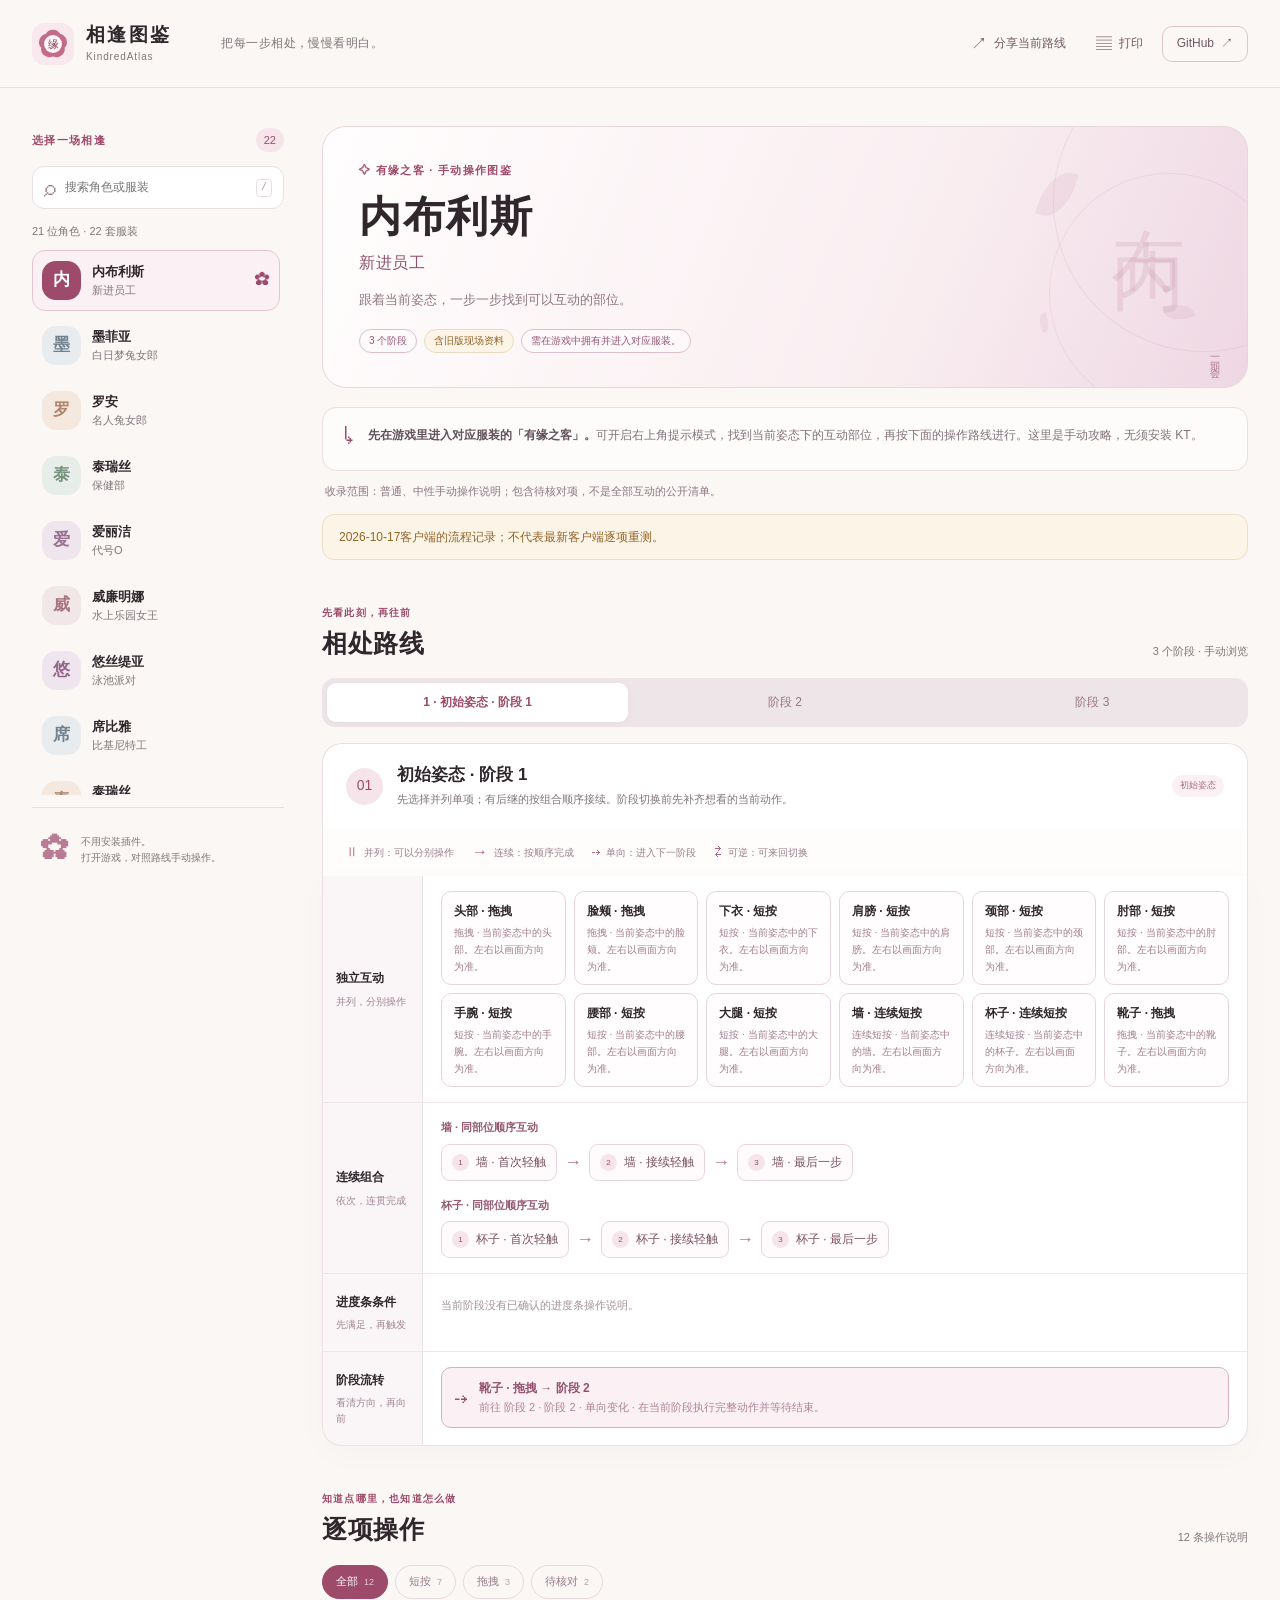
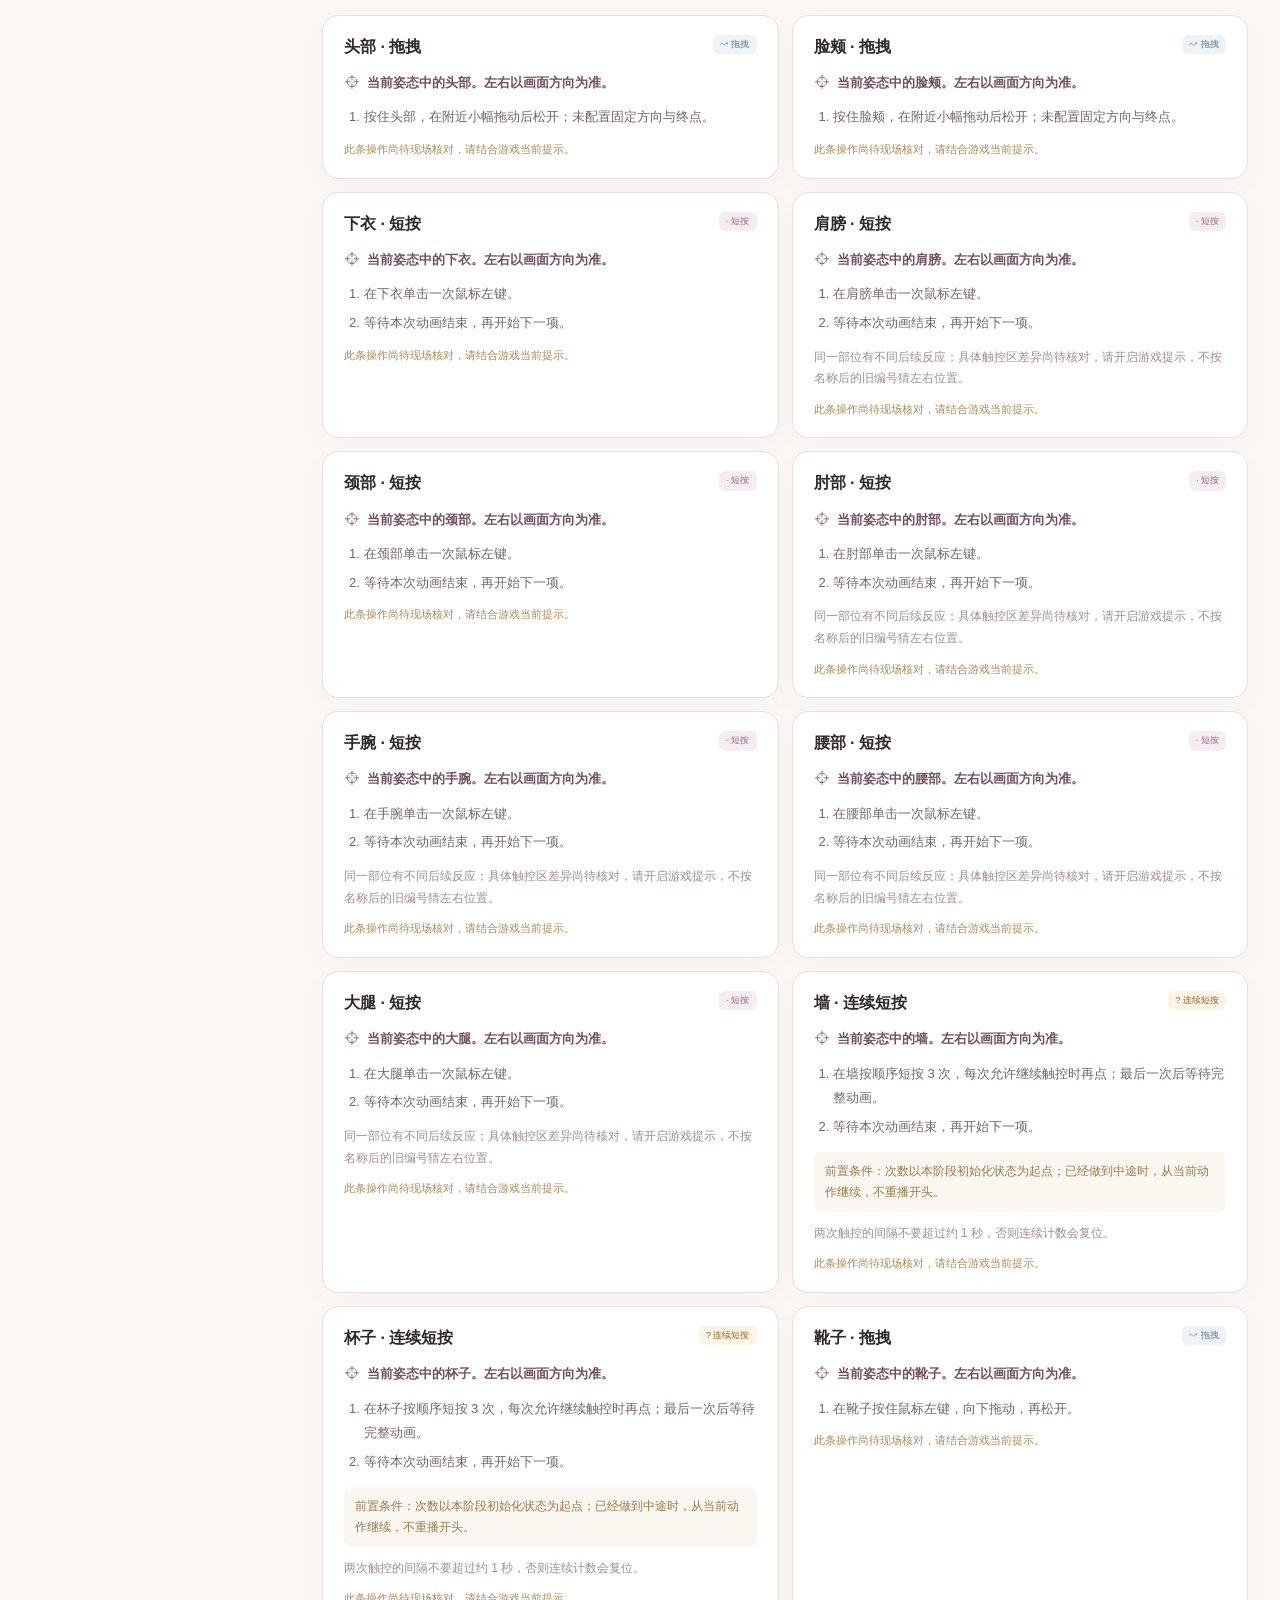
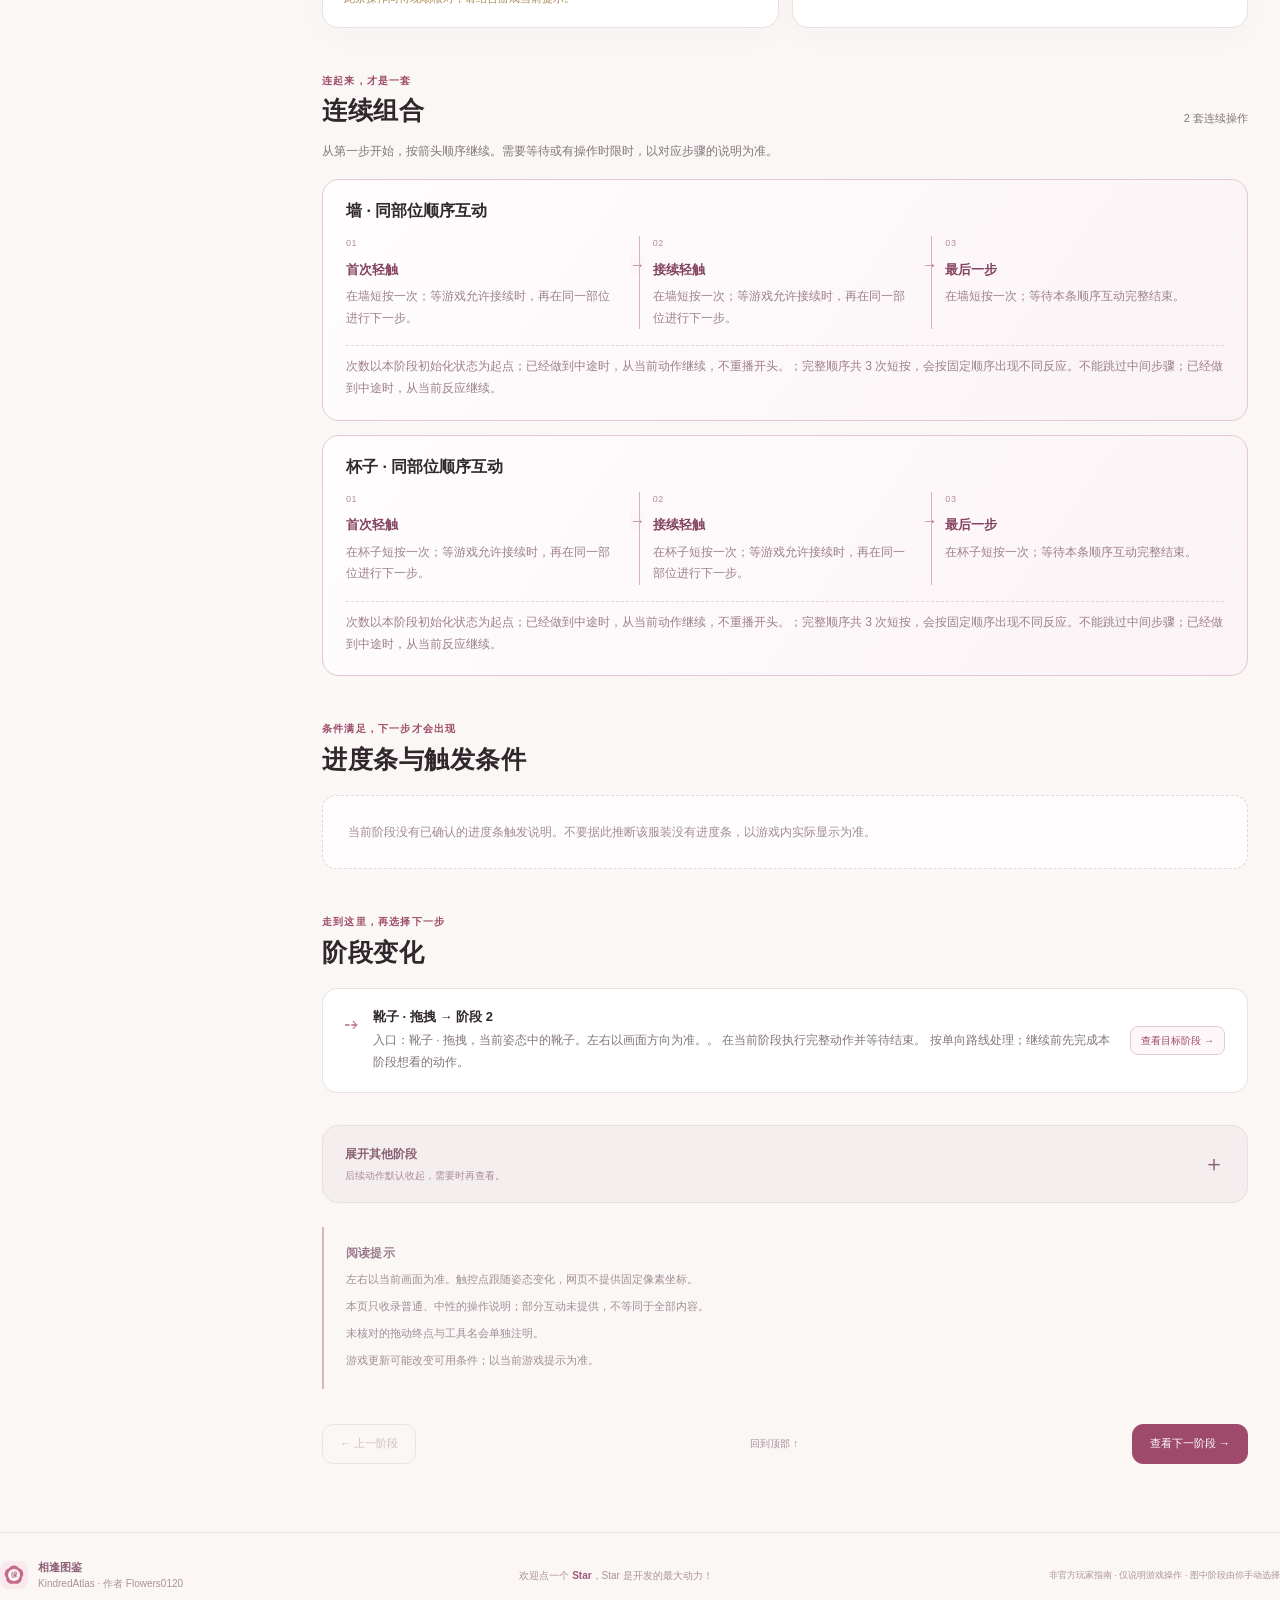
==== index.html @ b9a9d41a "Add standalone manual interaction atlas and swimlane guides" ====
<!doctype html>
<html lang="zh-CN">
<head>
  <meta charset="utf-8">
  <meta name="viewport" content="width=device-width,initial-scale=1">
  <meta name="theme-color" content="#faf7f5">
  <meta name="description" content="相逢图鉴：棕色尘埃 II 有缘之客的手动操作指南。按角色查看互动部位、点击长按、拖拽、连续组合与阶段路线，无须安装插件。">
  <meta http-equiv="Content-Security-Policy" content="default-src 'self';script-src 'self';style-src 'self';img-src 'self' data:;connect-src 'self';base-uri 'none';form-action 'none'">
  <title>相逢图鉴 · KindredAtlas</title>
  <link rel="icon" href="./assets/cherry-mark.svg" type="image/svg+xml">
  <link rel="stylesheet" href="./styles.css">
  <script src="./app.js" defer></script>
</head>
<body>
  <a class="skip-link" href="#guide">跳到当前攻略</a>
  <header class="site-header">
    <a class="brand" href="#" aria-label="相逢图鉴首页">
      <img src="./assets/cherry-mark.svg" alt="" width="42" height="42">
      <span><strong>相逢图鉴</strong><small>KindredAtlas</small></span>
    </a>
    <span class="header-note">把每一步相处，慢慢看明白。</span>
    <nav class="header-actions" aria-label="页面操作">
      <button class="quiet-button mobile-character-button" id="choose-character" type="button" aria-label="切换角色或服装" title="切换角色或服装"><span aria-hidden="true">☷</span> 角色</button>
      <button class="quiet-button" id="share-button" type="button"><span aria-hidden="true">↗</span> 分享当前路线</button>
      <button class="quiet-button" id="print-button" type="button"><span aria-hidden="true">▤</span> 打印</button>
      <a class="github-link" href="https://github.com/Flowers0120/KindredAtlas" target="_blank" rel="noopener noreferrer">GitHub <span aria-hidden="true">↗</span></a>
    </nav>
  </header>

  <div class="page-shell">
    <aside class="character-sidebar" aria-label="角色与服装">
      <div class="sidebar-heading"><span class="eyebrow">选择一场相逢</span><span class="count-badge" id="character-count">…</span></div>
      <label class="search-box"><span aria-hidden="true">⌕</span><input id="character-search" type="search" placeholder="搜索角色或服装" autocomplete="off" aria-label="搜索角色或服装"><kbd>/</kbd></label>
      <p class="sidebar-caption" id="list-caption">正在整理角色目录…</p>
      <div class="character-list" id="character-list" role="navigation" aria-label="角色列表"></div>
      <div class="sidebar-bottom"><span class="small-flower" aria-hidden="true">✿</span><p>不用安装插件。<br>打开游戏，对照路线手动操作。</p></div>
    </aside>

    <main id="guide" class="guide" tabindex="-1">
      <section class="loading-panel" id="loading-panel" aria-live="polite"><span class="loading-flower" aria-hidden="true">✿</span><h1>相逢的路线，正在展开</h1><p>正在读取角色与操作指南。</p></section>
      <section class="error-panel" id="error-panel" hidden aria-live="assertive"><span class="eyebrow">暂时没有读到攻略</span><h1>再试一次，好吗？</h1><p id="error-message">角色资料暂时无法加载。</p><button type="button" class="primary-button" id="retry-button">重新加载</button><p class="muted">如果你是在本地直接打开文件，请通过本地静态服务器预览。网站在线访问不需要安装任何程序。</p></section>

      <div id="guide-content" hidden>
        <section class="character-hero" aria-labelledby="character-name">
          <div class="hero-copy"><div class="eyebrow"><span aria-hidden="true">✧</span> 有缘之客 · 手动操作图鉴</div><h1 id="character-name"></h1><p class="costume-name" id="costume-name"></p><p class="hero-description" id="character-summary"></p><div class="hero-badges" id="character-badges"></div></div>
          <div class="hero-art" aria-hidden="true"><span class="orbit orbit-one"></span><span class="orbit orbit-two"></span><span class="petal petal-one"></span><span class="petal petal-two"></span><span class="petal petal-three"></span><span class="hero-character-mark" id="character-mark"></span><span class="art-caption">一期一会</span></div>
        </section>

        <section class="start-note" aria-label="开始前"><span class="start-note-icon" aria-hidden="true">↳</span><p><strong>先在游戏里进入对应服装的「有缘之客」。</strong>可开启右上角提示模式，找到当前姿态下的互动部位，再按下面的操作路线进行。这里是手动攻略，无须安装 KT。</p></section>
        <p class="scope-note" id="scope-note" hidden></p>
        <div id="verification-note" class="verification-note" hidden></div>
        <section class="costume-switcher" id="costume-switcher" aria-label="同角色的其他服装" hidden></section>

        <section class="phase-section" aria-labelledby="phase-heading">
          <div class="section-heading"><div><span class="eyebrow">先看此刻，再往前</span><h2 id="phase-heading">相处路线</h2></div><span class="stage-count" id="stage-count"></span></div>
          <div class="phase-tabs" id="phase-tabs" role="tablist" aria-label="选择要查看的阶段"></div>
          <p id="phase-empty" class="empty-state" hidden></p>
          <div id="phase-content" role="tabpanel" tabindex="0">
            <div class="phase-intro"><span class="phase-number" id="phase-number"></span><div><h3 id="phase-name"></h3><p id="phase-summary"></p></div><span class="viewing-label">正在查看</span></div>
            <div class="flow-legend" aria-label="路线图图例"><span><b class="legend-parallel" aria-hidden="true">Ⅱ</b> 并列：可以分别操作</span><span><b aria-hidden="true">→</b> 连续：按顺序完成</span><span><b aria-hidden="true">⇢</b> 单向：进入下一阶段</span><span><b aria-hidden="true">⇄</b> 可逆：可来回切换</span></div>
            <div class="swimlane" id="swimlane" aria-label="本阶段手动操作泳道图"></div>
          </div>
        </section>

        <section class="instruction-section" aria-labelledby="instruction-heading">
          <div class="section-heading"><div><span class="eyebrow">知道点哪里，也知道怎么做</span><h2 id="instruction-heading">逐项操作</h2></div><span class="stage-count" id="action-count"></span></div>
          <div class="gesture-filters" id="gesture-filters" role="group" aria-label="按操作方式筛选"></div>
          <div class="action-grid" id="action-grid"></div>
        </section>

        <section class="combo-section" aria-labelledby="combo-heading">
          <div class="section-heading"><div><span class="eyebrow">连起来，才是一套</span><h2 id="combo-heading">连续组合</h2></div><span class="stage-count" id="combo-count"></span></div>
          <p class="section-description">从第一步开始，按箭头顺序继续。需要等待或有操作时限时，以对应步骤的说明为准。</p>
          <div id="combo-list" class="combo-list"></div>
        </section>

        <section class="gauge-section" aria-labelledby="gauge-heading">
          <div class="section-heading"><div><span class="eyebrow">条件满足，下一步才会出现</span><h2 id="gauge-heading">进度条与触发条件</h2></div></div>
          <div id="gauge-list" class="gauge-list"></div>
        </section>

        <section class="transition-section" aria-labelledby="transition-heading"><div class="section-heading"><div><span class="eyebrow">走到这里，再选择下一步</span><h2 id="transition-heading">阶段变化</h2></div></div><div id="transition-list" class="transition-list"></div></section>

        <details class="full-route" id="full-route"><summary><span><strong>展开其他阶段</strong><small>后续动作默认收起，需要时再查看。</small></span><span aria-hidden="true">＋</span></summary><div id="other-phases"></div></details>

        <section class="reference-notes" id="reference-notes" hidden><h2>阅读提示</h2><div id="reference-notes-content"></div></section>
        <div class="guide-bottom-nav"><button id="previous-stage" class="secondary-button" type="button">← 上一阶段</button><a href="#guide" class="back-top">回到顶部 ↑</a><button id="next-stage" class="primary-button" type="button">查看下一阶段 →</button></div>
      </div>
    </main>
  </div>

  <footer class="site-footer"><div><img src="./assets/cherry-mark.svg" width="28" height="28" alt=""><p><strong>相逢图鉴</strong><span>KindredAtlas · 作者 Flowers0120</span></p></div><p>欢迎点一个 <a href="https://github.com/Flowers0120/KindredAtlas" target="_blank" rel="noopener noreferrer">Star</a>，Star 是开发的最大动力！</p><p class="footer-note">非官方玩家指南 · 仅说明游戏操作 · 图中阶段由你手动选择</p></footer>
  <div id="toast" class="toast" role="status" aria-live="polite" hidden></div>
  <dialog id="share-dialog"><h2>分享这条路线</h2><p>复制下面的网址，就能直接打开当前角色与阶段。</p><label for="share-url">当前路线网址</label><input id="share-url" type="url" readonly><button id="close-share-dialog" class="primary-button" type="button">完成</button></dialog>
  <noscript><p class="noscript-note">此图鉴需要启用 JavaScript 来切换角色和查看路线。网站不收集账号或浏览记录。</p></noscript>
</body>
</html>
---- styles.css ----
@charset "UTF-8";
:root{color-scheme:light;--paper:#faf7f5;--surface:#fff;--ink:#30272c;--muted:#82757b;--accent:#9e4a6a;--accent-dark:#76324e;--rose:#f5e5eb;--rose-soft:#fbf1f4;--line:#eadfe2;--green:#477d6a;--green-soft:#eef6f1;--amber:#936329;--amber-soft:#fcf5e7;--radius:20px;--shadow:0 8px 32px #5e334b06;--font:"Segoe UI","Microsoft YaHei","PingFang SC",sans-serif}
*{box-sizing:border-box}html{scroll-behavior:smooth;scroll-padding-top:110px}body{margin:0;background:var(--paper);color:var(--ink);font-family:var(--font);font-size:15px;line-height:1.7}a{color:var(--accent);text-decoration:none}a:hover{text-decoration:underline}button,input{font:inherit}button,a,input,summary{touch-action:manipulation}button{cursor:pointer}button:disabled{cursor:default;opacity:.42}button:focus-visible,a:focus-visible,input:focus-visible,summary:focus-visible,[tabindex]:focus-visible{outline:3px solid #cf8ca6;outline-offset:4px}button{border:0}h1,h2,h3,p{margin:0}h1,h2,h3{line-height:1.35}h2{font-size:25px;font-weight:720;letter-spacing:.02em}h3{font-size:19px}small{font-size:12px}ul,ol{margin:0;padding-left:1.35em}[hidden]{display:none!important}.muted{color:var(--muted)}.eyebrow{color:var(--accent);font-size:11px;font-weight:650;letter-spacing:.12em}.skip-link{position:fixed;top:8px;left:12px;z-index:100;transform:translateY(-180%);background:var(--accent);color:white;padding:10px 16px;border-radius:12px}.skip-link:focus{transform:none}.site-header{height:88px;background:#faf7f5ee;backdrop-filter:blur(18px);border-bottom:1px solid var(--line);display:flex;align-items:center;gap:28px;padding:0 max(32px,calc((100vw - 1512px)/2));position:sticky;top:0;z-index:20}.brand{display:flex;align-items:center;gap:12px;color:var(--ink);flex:none}.brand:hover{text-decoration:none}.brand span{display:flex;flex-direction:column}.brand strong{font-size:19px;letter-spacing:.12em;line-height:1.4}.brand small{font-size:10px;letter-spacing:.09em;color:var(--muted)}.header-note{font-size:12px;letter-spacing:.04em;color:var(--muted);margin-left:22px}.header-actions{display:flex;align-items:center;gap:8px;margin-left:auto}.quiet-button,.github-link{display:inline-flex;align-items:center;gap:7px;min-height:36px;padding:6px 11px;border-radius:10px;background:transparent;color:#725863;font-size:12px;white-space:nowrap}.quiet-button:hover,.github-link:hover{background:var(--rose);text-decoration:none}.quiet-button>span{font-size:16px}.github-link{border:1px solid #dbc5ce;padding-inline:14px}.page-shell{display:grid;grid-template-columns:252px minmax(0,1fr);gap:38px;max-width:1472px;margin:0 auto;padding:38px 32px 68px}.character-sidebar{position:sticky;top:120px;height:calc(100dvh - 152px);max-height:1100px;display:flex;flex-direction:column;min-height:450px;padding:2px 0 0}.sidebar-heading{display:flex;align-items:center;justify-content:space-between;margin-bottom:14px}.count-badge{display:inline-flex;align-items:center;justify-content:center;min-width:26px;height:24px;font-size:11px;color:var(--accent);background:var(--rose);padding:0 8px;border-radius:99px}.search-box{display:flex;gap:7px;align-items:center;background:var(--surface);border:1px solid var(--line);border-radius:12px;padding:9px 11px}.search-box>span{font-size:23px;line-height:1;color:#967a86}.search-box input{width:100%;border:0;outline:0;background:transparent;min-width:0;font-size:12px;color:var(--ink)}.search-box kbd{font-size:10px;border:1px solid #e9e0e3;color:#aa949d;border-radius:4px;line-height:1.4;padding:1px 4px}.sidebar-caption{font-size:10px;color:var(--muted);margin:13px 0 9px}.character-list{overflow:auto;padding:0 4px 10px 0;scrollbar-width:thin;scrollbar-color:#dbc6cf transparent;min-height:0;flex:1}.character-button{display:flex;align-items:center;gap:11px;width:100%;text-align:left;background:transparent;padding:10px 9px;border-radius:13px;margin-bottom:4px;color:var(--ink);border:1px solid transparent;position:relative}.character-button:hover{background:#f4ebeef0}.character-button[aria-current="true"]{border-color:#e5c5d1;background:var(--rose-soft)}.character-avatar{height:39px;width:39px;border-radius:14px;flex:none;display:flex;align-items:center;justify-content:center;background:var(--avatar-bg,#f0e6eb);color:var(--avatar-ink,#995574);font-family:serif;font-weight:650;font-size:17px}.character-button[aria-current="true"] .character-avatar{background:var(--accent);color:white}.character-list-copy{display:flex;min-width:0;flex:1;flex-direction:column}.character-list-copy strong{font-size:13px;line-height:1.5;font-weight:650}.character-list-copy small{font-size:10px;line-height:1.5;color:var(--muted);white-space:nowrap;overflow:hidden;text-overflow:ellipsis}.character-button .active-flower{font-size:15px;color:var(--accent);flex:none}.character-empty{padding:28px 10px;color:var(--muted);font-size:13px;text-align:center}.sidebar-bottom{border-top:1px solid var(--line);display:flex;gap:11px;align-items:center;padding:18px 9px 0;margin-top:12px;color:var(--muted);font-size:10px;line-height:1.65}.small-flower{font-size:29px;color:#b97b94}.guide{min-width:0;outline:0;max-width:1110px;width:100%;margin:auto}.character-hero{min-height:240px;border:1px solid #e9d5dd;border-radius:24px;position:relative;overflow:hidden;background:linear-gradient(112deg,#fffdfd 2%,#f9edf0 65%,#eed7e3 100%);display:flex;align-items:center;padding:34px 36px}.hero-copy{position:relative;z-index:2;max-width:78%}.hero-copy h1{font-size:42px;letter-spacing:.04em;margin:9px 0 4px;font-weight:750}.costume-name{font-size:16px;color:#8f516b;letter-spacing:.04em}.hero-description{color:#8f7582;font-size:12px;max-width:530px;margin-top:12px}.hero-badges{display:flex;gap:7px;flex-wrap:wrap;margin-top:18px}.badge{display:inline-flex;align-items:center;gap:5px;max-width:100%;border:1px solid #dcbfcd;background:#fffbfcaa;color:#965775;font-size:10px;border-radius:99px;padding:3px 9px;line-height:1.6}.badge.verified{border-color:#c6ded1;background:var(--green-soft);color:var(--green)}.badge.pending{background:var(--amber-soft);border-color:#eadabc;color:var(--amber)}.hero-art{position:absolute;right:0;top:0;width:260px;height:100%;opacity:.86;overflow:hidden}.hero-character-mark{position:absolute;right:58px;top:54px;font-family:serif;font-size:74px;color:#b7749230;letter-spacing:-.15em;writing-mode:vertical-rl;line-height:1.12}.art-caption{position:absolute;right:24px;bottom:24px;writing-mode:vertical-rl;letter-spacing:.3em;font-family:serif;font-size:10px;color:#a06a83}.orbit{position:absolute;border:1px solid #be83a52b;border-radius:50%;height:300px;width:300px;right:-106px;top:-75px;transform:rotate(-30deg)}.orbit-two{height:240px;width:240px;right:-42px;top:46px;border-color:#b9749820}.petal{position:absolute;width:30px;height:50px;background:#b9789b20;border-radius:85% 0 80% 0;transform:rotate(18deg);right:175px;top:42px}.petal-two{right:60px;top:170px;transform:rotate(75deg);width:17px;height:30px}.petal-three{right:198px;top:186px;transform:rotate(-22deg);width:10px;height:19px}.start-note{display:flex;gap:14px;padding:17px 19px;border:1px solid var(--line);border-radius:14px;background:#ffffff9c;margin-top:19px;align-items:flex-start}.start-note-icon{font-size:24px;line-height:1.2;color:var(--accent);font-weight:400}.start-note p{font-size:11px;color:#82717a;line-height:1.8}.start-note strong{font-weight:650;color:#63525c}.verification-note{margin:12px 0 0;font-size:11px;color:var(--amber);padding:12px 16px;border-radius:12px;background:var(--amber-soft);border:1px solid #ecdfc8}.verification-note strong{font-weight:650}.costume-switcher{display:flex;align-items:center;flex-wrap:wrap;gap:8px;margin-top:19px;font-size:11px;color:var(--muted)}.costume-switcher button{padding:5px 11px;background:white;border:1px solid var(--line);color:#816372;border-radius:8px;font-size:11px}.costume-switcher button[aria-pressed="true"]{background:var(--rose);border-color:#ddbdca;color:var(--accent)}.phase-section,.instruction-section,.combo-section,.gauge-section,.transition-section{margin-top:38px}.section-heading{display:flex;align-items:flex-end;justify-content:space-between;gap:20px;margin-bottom:18px}.section-heading .eyebrow{font-size:10px}.section-heading h2{margin-top:3px}.stage-count{font-size:11px;color:var(--muted);white-space:nowrap}.phase-tabs{display:flex;gap:6px;overflow:auto;padding:5px;background:#eee5e8;border-radius:13px;margin-bottom:16px;scrollbar-width:thin}.phase-tab{flex:1;min-width:92px;padding:9px 16px;border-radius:9px;white-space:nowrap;font-size:12px;color:#987582;background:transparent}.phase-tab[aria-selected="true"]{background:#fff;box-shadow:0 2px 8px #8353670c;color:var(--accent);font-weight:650}.phase-intro{display:flex;align-items:center;gap:14px;padding:20px 23px;background:#fff;border:1px solid var(--line);border-bottom:0;border-radius:var(--radius) var(--radius) 0 0}.phase-number{height:37px;width:37px;display:flex;align-items:center;justify-content:center;background:var(--rose);border-radius:50%;color:var(--accent);font-size:14px;flex:none}.phase-intro h3{font-size:17px}.phase-intro p{font-size:11px;color:var(--muted);margin-top:3px}.viewing-label{margin-left:auto;white-space:nowrap;font-size:9px;color:#a36983;background:var(--rose-soft);padding:3px 8px;border-radius:99px}.flow-legend{display:flex;gap:18px;flex-wrap:wrap;padding:10px 23px;background:#fffcfc;border-inline:1px solid var(--line);font-size:9px;color:#98808c}.flow-legend span{display:flex;gap:6px;align-items:center}.flow-legend b{font-size:16px;font-weight:400;color:#b06587}.flow-legend .legend-parallel{font-size:12px}.swimlane{border:1px solid var(--line);border-top:0;border-radius:0 0 var(--radius) var(--radius);overflow:hidden;background:var(--surface);box-shadow:var(--shadow)}.lane{display:grid;grid-template-columns:100px minmax(0,1fr);border-top:1px solid #f0e7eb}.lane:first-child{border-top:0}.lane-label{padding:18px 13px;background:#faf5f7;border-right:1px solid var(--line);display:flex;flex-direction:column;justify-content:center;gap:5px}.lane-label strong{font-size:11px;font-weight:650}.lane-label small{font-size:9px;line-height:1.6;color:#a08594}.lane-content{padding:15px 18px;min-width:0;position:relative}.lane-action-grid{display:flex;gap:8px;flex-wrap:wrap;align-items:stretch}.flow-node{display:flex;flex-direction:column;gap:3px;text-align:left;background:#fffdfd;border:1px solid #e7d4dd;border-radius:10px;padding:9px 12px;flex:1 1 124px;max-width:220px;min-width:0;color:var(--ink);position:relative;transition:background .15s,border-color .15s}.flow-node:hover{background:var(--rose-soft);border-color:#c994ac;text-decoration:none}.flow-node strong{font-size:11px;font-weight:650;overflow-wrap:anywhere}.flow-node small{font-size:9px;color:#a17c8e}.flow-node.is-transition{border-color:#c88aa3;background:#f8edf2}.flow-node .node-symbol{font-size:9px;color:#b57491;position:absolute;right:9px;top:7px}.lane-empty{font-size:11px;color:#a19199;line-height:1.8;padding:7px 0}.flow-route{display:flex;align-items:center;gap:7px;flex-wrap:wrap;font-size:11px;color:#8b5e73}.flow-route+.flow-route{margin-top:10px}.route-step{display:flex;align-items:center;gap:7px;padding:7px 10px;border:1px solid #e7d4dd;background:#fffbfd;border-radius:9px;color:#775060;max-width:220px;overflow-wrap:anywhere}.route-step .step-number{height:17px;width:17px;display:flex;align-items:center;justify-content:center;background:var(--rose);border-radius:50%;font-size:8px;color:var(--accent);flex:none}.route-arrow{font-size:18px;color:#b67893;line-height:1}.flow-rule{display:flex;gap:12px;align-items:flex-start;border-radius:10px;background:#fcf8ef;border:1px dashed #e2cea8;padding:10px 13px;font-size:11px;line-height:1.7;color:#8d6f40}.flow-rule+.flow-rule{margin-top:8px}.flow-rule .rule-dot{width:6px;height:6px;flex:none;border-radius:50%;background:#cda667;margin-top:7px}.flow-rule strong{font-size:11px;font-weight:650}.flow-rule small{display:block;font-size:10px;color:#a48e6a;margin-top:3px}.flow-transition{display:flex;gap:12px;align-items:center;padding:10px 13px;border:1px solid #d6b0c0;background:#fbf1f5;border-radius:10px;color:#94516e;font-size:11px;max-width:100%}.flow-transition+.flow-transition{margin-top:8px}.flow-transition .transition-symbol{font-size:24px;line-height:1;flex:none}.flow-transition strong{font-size:11px;font-weight:650}.flow-transition small{display:block;font-size:10px;color:#ad8397}.section-description{font-size:11px;color:var(--muted);margin:-5px 0 16px;line-height:1.8}.gesture-filters{display:flex;flex-wrap:wrap;gap:7px;margin-bottom:16px}.filter-chip{border:1px solid #e7d9df;background:transparent;border-radius:99px;padding:5px 13px;font-size:10px;color:#997b8a}.filter-chip[aria-pressed="true"]{background:var(--accent);border-color:var(--accent);color:white}.filter-chip span{opacity:.7;margin-left:6px;font-size:9px}.action-grid{display:grid;grid-template-columns:repeat(2,minmax(0,1fr));gap:13px}.action-card{padding:19px 21px;border:1px solid var(--line);background:#fff;border-radius:16px;scroll-margin-top:112px;box-shadow:var(--shadow);transition:border-color .2s,box-shadow .2s}.action-card:target,.action-card.is-highlighted{border-color:#c186a0;box-shadow:0 0 0 3px #efd2df72}.action-top{display:flex;gap:12px;align-items:flex-start;justify-content:space-between;margin-bottom:13px}.action-card h3{font-size:15px;line-height:1.45;overflow-wrap:anywhere}.gesture-badge{display:inline-flex;align-items:center;gap:4px;white-space:nowrap;flex:none;background:#f6edf2;color:#9f617f;padding:2px 7px;border-radius:6px;font-size:9px}.gesture-badge.hold{background:#f1edf8;color:#87709b}.gesture-badge.drag{background:#edf3f7;color:#587d94}.gesture-badge.unknown{background:var(--amber-soft);color:var(--amber)}.action-location{display:flex;gap:8px;font-size:11px;color:#8b697b;margin-bottom:11px;line-height:1.8}.action-location .location-symbol{font-size:15px;line-height:1.4}.action-location strong{font-weight:600;color:#725062}.instruction-lines{font-size:11px;color:#74646e;line-height:1.9;padding-left:1.5em}.instruction-lines li+li{margin-top:4px}.action-condition{padding:9px 11px;background:#faf6f0;border-radius:8px;font-size:10px;color:#9a7c4b;margin-top:12px;line-height:1.75}.action-note{font-size:10px;line-height:1.8;color:#a08c97;margin-top:11px}.action-next{font-size:10px;color:#a45878;margin-top:11px;display:flex;align-items:center;gap:6px}.action-verification{font-size:9px;color:#ac8a55;margin-top:10px}.empty-state{padding:25px;border:1px dashed #e3d4dc;background:#fffcfd;border-radius:14px;font-size:12px;color:#a08b97;line-height:1.9;grid-column:1/-1}.combo-list{display:grid;gap:14px}.combo-card{border:1px solid #e3c7d4;background:linear-gradient(125deg,#fffdfe,#fbf3f6);border-radius:17px;padding:20px 23px}.combo-card-heading{display:flex;justify-content:space-between;gap:20px;align-items:flex-start;margin-bottom:15px}.combo-card h3{font-size:16px}.combo-duration{font-size:9px;color:#aa6c89;white-space:nowrap}.combo-steps{list-style:none;padding:0;display:flex;gap:0;align-items:stretch}.combo-step{position:relative;flex:1;min-width:0;padding:0 17px 0 13px;border-left:1px solid #d8b2c4}.combo-step:first-child{padding-left:0;border-left:0}.combo-step:not(:last-child):after{content:"→";position:absolute;right:-6px;top:20px;color:#b06e8e;background:#fcf6f8;font-size:15px;line-height:1.2}.combo-step-number{font-size:9px;color:#b78ba1;letter-spacing:.06em;display:block;margin-bottom:4px}.combo-step strong,.combo-step a{font-size:12px;font-weight:650;color:#84425f;overflow-wrap:anywhere;line-height:1.6}.combo-step p{font-size:10px;color:#9e7f8e;line-height:1.8;margin-top:5px}.combo-note{font-size:10px;color:#9d7f8c;border-top:1px dashed #e7d2dc;margin-top:16px;padding-top:10px;line-height:1.8}.gauge-list{display:grid;gap:12px}.gauge-card{padding:19px 22px;background:#fff;border:1px solid #e9dfcf;border-radius:16px;display:flex;gap:17px;align-items:flex-start}.gauge-icon{height:34px;width:34px;flex:none;border-radius:11px;background:var(--amber-soft);display:flex;align-items:center;justify-content:center;color:#b38b4f;font-size:17px}.gauge-card h3{font-size:14px;margin-bottom:6px}.gauge-card p{font-size:11px;color:#91816a;line-height:1.9}.gauge-card .gauge-trigger{display:inline-block;background:#f8efdd;color:#9b753e;font-size:10px;padding:3px 9px;border-radius:7px;margin-top:9px}.automatic-label{display:inline-block;margin-left:8px;font-size:9px;font-weight:400;color:#a3819a;background:#f7eef4;border:1px solid #ead7e3;padding:1px 6px;border-radius:5px;vertical-align:middle}.transition-list{display:grid;gap:10px}.transition-card{display:flex;gap:15px;align-items:flex-start;background:#fff;padding:19px 22px;border:1px solid var(--line);border-radius:15px}.transition-card .big-arrow{font-size:25px;color:#b57794;line-height:1.2;flex:none}.transition-card h3{font-size:13px}.transition-card p{font-size:11px;color:var(--muted);line-height:1.85;margin-top:4px}.transition-card button{margin-left:auto;white-space:nowrap;flex:none;align-self:center;padding:5px 10px;color:var(--accent);font-size:10px;border:1px solid #e3cad6;background:#fdf7fa;border-radius:8px}.full-route{margin-top:32px;background:#f5eeef;border:1px solid var(--line);border-radius:16px;padding:0 22px}.full-route>summary{display:flex;justify-content:space-between;align-items:center;gap:20px;cursor:pointer;padding:18px 0;list-style:none;color:#8a6073}.full-route>summary::-webkit-details-marker{display:none}.full-route>summary strong{font-size:12px;display:block}.full-route>summary small{font-size:10px;color:#aa8b99;margin-top:2px;display:block}.full-route>summary>span:last-child{font-size:22px;font-weight:300}.full-route[open]>summary>span:last-child{transform:rotate(45deg)}.other-phase-card{padding:17px 0;border-top:1px solid #e5d7de}.other-phase-card h3{font-size:13px;color:#885c72;margin-bottom:7px}.other-phase-card p{font-size:11px;color:#9e8491;line-height:1.8}.other-phase-tags{display:flex;flex-wrap:wrap;gap:6px;margin:11px 0}.other-phase-tags span{background:#fffbfc;border:1px solid #e5d4de;border-radius:7px;padding:3px 8px;font-size:9px;color:#9e7a8d}.other-phase-card button{background:transparent;color:var(--accent);padding:5px 0;font-size:11px}.reference-notes{margin-top:24px;padding:18px 22px;border-left:2px solid #d5b6c4}.reference-notes h2{font-size:12px;color:#9c7a8c;margin-bottom:8px}.reference-notes p,.reference-notes li{font-size:10px;color:#a08d97;line-height:1.9}.reference-notes p+p{margin-top:6px}.guide-bottom-nav{display:flex;align-items:center;justify-content:space-between;gap:16px;margin-top:35px}.primary-button,.secondary-button{display:inline-flex;align-items:center;justify-content:center;min-height:40px;border-radius:11px;padding:9px 17px;font-size:11px;line-height:1.6;white-space:nowrap}.primary-button{background:var(--accent);color:white;border:1px solid var(--accent)}.primary-button:hover:not(:disabled){background:var(--accent-dark);border-color:var(--accent-dark)}.secondary-button{background:transparent;color:#967085;border:1px solid #dfc7d3}.secondary-button:hover:not(:disabled){background:var(--rose-soft)}.back-top{font-size:10px;color:#aa8b9d}.site-footer{max-width:1408px;margin:0 auto;border-top:1px solid var(--line);padding:26px 0 32px;display:flex;align-items:center;justify-content:space-between;gap:22px;font-size:10px;color:#ac919e}.site-footer>div{display:flex;align-items:center;gap:10px}.site-footer>div p{display:flex;flex-direction:column;line-height:1.6}.site-footer strong{font-size:11px;color:#8f6278;font-weight:600}.site-footer p>a{font-weight:650;color:#9e5879}.footer-note{font-size:9px}.loading-panel,.error-panel{min-height:600px;display:flex;flex-direction:column;align-items:center;justify-content:center;text-align:center;padding:50px 35px}.loading-panel h1,.error-panel h1{font-size:24px;margin:16px 0 12px}.loading-panel p,.error-panel p{font-size:12px;color:var(--muted);max-width:420px}.loading-flower{font-size:51px;color:#b77797;animation:breathe 2s ease-in-out infinite}.error-panel .primary-button{margin:22px 0}.toast{position:fixed;bottom:28px;left:50%;transform:translateX(-50%);border:1px solid #e3c4d3;background:#fff9fc;box-shadow:0 5px 35px #61405418;z-index:50;border-radius:12px;padding:12px 20px;color:#94526f;font-size:12px;max-width:calc(100vw - 30px)}dialog{border:1px solid #dfc3d1;border-radius:20px;box-shadow:0 20px 100px #55314530;background:#fffafb;padding:28px;max-width:min(480px,calc(100vw - 28px));color:var(--ink)}dialog::backdrop{background:#4e344b55;backdrop-filter:blur(3px)}dialog h2{font-size:19px}dialog p{font-size:12px;color:var(--muted);margin:10px 0 20px}dialog label{font-size:11px;color:#977586;display:block}dialog input{display:block;width:100%;margin:6px 0 20px;padding:10px;border:1px solid var(--line);border-radius:9px;font-size:11px;background:white;color:#745365}dialog button{float:right}.noscript-note{padding:25px;text-align:center;color:var(--accent)}@keyframes breathe{50%{opacity:.45;transform:scale(.9)}}
@media(min-width:1550px){.site-footer{max-width:1408px}.page-shell{gap:46px;grid-template-columns:260px minmax(0,1fr)}}
@media(max-width:1150px){.header-note{display:none}.site-header{padding-inline:24px}.page-shell{grid-template-columns:220px minmax(0,1fr);gap:25px;padding:28px 24px 50px}.hero-copy h1{font-size:36px}.character-hero{padding:29px;min-height:225px}.hero-art{right:-34px;opacity:.65}.hero-copy{max-width:85%}.lane{grid-template-columns:88px minmax(0,1fr)}.lane-label{padding-inline:11px}.lane-content{padding:13px}.flow-node{flex-basis:112px;max-width:none}.action-card{padding:17px}.site-footer{margin-inline:24px;flex-wrap:wrap}.footer-note{width:100%}.combo-steps{flex-wrap:wrap;gap:13px}.combo-step{flex:1 1 120px}.combo-step:first-child{padding-left:13px}.combo-step:only-child{padding-left:0}.flow-legend{gap:11px}.site-footer{gap:15px}}
@media(max-width:800px){html{scroll-padding-top:82px}.site-header{height:72px;padding-inline:20px;gap:10px}.brand{gap:9px}.brand img{width:35px;height:35px}.brand strong{font-size:16px}.brand small{font-size:9px}.header-actions{gap:3px}.quiet-button{font-size:0;padding:7px 10px}.quiet-button>span{font-size:19px}.github-link{font-size:10px;padding:5px 10px;min-height:31px}.page-shell{display:block;padding:24px 20px 40px}.character-sidebar{position:static;height:auto;min-height:0;max-height:none;margin-bottom:25px}.sidebar-heading{margin-bottom:10px}.search-box{max-width:100%;padding:9px 12px}.sidebar-caption{margin:10px 0 7px}.character-list{display:flex;overflow-x:auto;gap:6px;padding:3px 0 10px;max-height:176px;flex-wrap:wrap;align-content:flex-start}.character-button{width:auto;min-width:calc(33.33% - 4px);flex:1 1 calc(33.33% - 4px);max-width:calc(50% - 3px);margin:0;gap:8px;padding:9px;background:#fff9fb;border-color:#ebdfe5}.character-avatar{height:31px;width:31px;border-radius:10px;font-size:13px}.character-list-copy strong{font-size:11px}.character-list-copy small{font-size:9px}.character-button .active-flower{display:none}.sidebar-bottom{display:none}.character-hero{padding:25px;min-height:220px}.hero-copy h1{font-size:35px}.hero-copy{max-width:85%}.hero-description{font-size:11px}.costume-name{font-size:14px}.hero-art{opacity:.65;right:-35px}.phase-section,.instruction-section,.combo-section,.gauge-section,.transition-section{margin-top:30px}.section-heading h2{font-size:23px}.lane{grid-template-columns:88px minmax(0,1fr)}.action-grid{gap:10px}.flow-node{flex-basis:130px}.site-footer{margin-inline:20px;padding:22px 0}.loading-panel,.error-panel{min-height:300px}.action-card{scroll-margin-top:86px}}
@media(max-width:520px){.site-header{padding-inline:15px}.brand img{height:33px;width:33px}.brand strong{font-size:15px}.brand small{font-size:8px}.github-link{padding:4px 8px}.quiet-button{padding:7px}.page-shell{padding:18px 15px 30px}.character-list{max-height:160px;gap:5px}.character-button{min-width:calc(50% - 3px);max-width:calc(50% - 3px);padding:7px}.character-list-copy strong{font-size:11px}.character-list-copy small{font-size:8px}.character-avatar{height:29px;width:29px;border-radius:10px;font-size:12px}.sidebar-caption{font-size:9px}.hero-copy{max-width:92%}.character-hero{border-radius:19px;padding:23px 21px;min-height:215px}.hero-copy h1{font-size:31px}.hero-art{opacity:.35;right:-79px}.hero-description{max-width:265px}.eyebrow{font-size:9px}.hero-badges{gap:5px;margin-top:15px}.badge{font-size:9px;padding:3px 7px}.start-note{padding:14px;gap:10px;border-radius:12px;margin-top:14px}.start-note p{font-size:10px}.verification-note{font-size:10px;padding:10px 13px}.phase-tabs{margin-bottom:12px}.phase-tab{font-size:10px;padding:8px 12px;min-width:82px}.section-heading{gap:12px;margin-bottom:14px}.section-heading h2{font-size:22px}.section-heading .eyebrow{font-size:9px}.stage-count{font-size:10px}.phase-intro{padding:16px;gap:10px}.phase-number{width:31px;height:31px;font-size:12px}.phase-intro h3{font-size:15px}.phase-intro p{font-size:10px}.viewing-label{font-size:8px;padding:2px 6px}.flow-legend{padding:9px 16px;gap:5px 12px;font-size:8px}.lane{display:block}.lane-label{border-right:0;border-bottom:1px solid #eee1e7;flex-direction:row;align-items:center;justify-content:flex-start;gap:10px;padding:8px 15px}.lane-label strong{font-size:10px}.lane-label small{font-size:8px}.lane-content{padding:12px 14px}.lane-action-grid{gap:7px}.flow-node{padding:9px 10px;flex-basis:calc(50% - 4px);max-width:calc(50% - 4px)}.flow-node strong{font-size:10px}.flow-node small{font-size:8px}.flow-route{gap:5px}.route-step{font-size:10px;padding:6px 8px;max-width:calc(100% - 27px)}.flow-rule{font-size:10px;padding:9px 11px}.flow-rule strong{font-size:10px}.flow-transition{padding:9px 11px}.flow-transition strong{font-size:10px}.action-grid{grid-template-columns:1fr}.action-card{padding:18px 19px;border-radius:14px}.action-card h3{font-size:15px}.action-location,.instruction-lines{font-size:11px}.gesture-badge{font-size:9px}.action-top{margin-bottom:11px}.combo-card{padding:18px 19px}.combo-card h3{font-size:14px}.combo-steps{display:block}.combo-step,.combo-step:first-child{padding:0 0 18px 31px;border-left:1px solid #d8b2c4;margin-left:8px}.combo-step:last-child{border-left:0;padding-bottom:0}.combo-step-number{position:absolute;left:-9px;top:0;font-size:9px;width:18px;height:18px;border-radius:50%;background:#e8cfdd;line-height:18px;text-align:center;color:#9b6381;letter-spacing:0}.combo-step:not(:last-child):after{content:"↓";right:auto;left:-5px;top:auto;bottom:2px;font-size:13px;background:#fcf6f8}.combo-step p{font-size:10px}.gauge-card,.transition-card{padding:16px;gap:12px}.gauge-card h3{font-size:13px}.gauge-card p{font-size:10px}.gauge-icon{height:29px;width:29px;border-radius:9px;font-size:15px}.transition-card{flex-wrap:wrap}.transition-card>div{flex:1;min-width:0}.transition-card button{margin-left:37px}.full-route{padding-inline:18px}.guide-bottom-nav{gap:10px;margin-top:26px;flex-wrap:wrap}.primary-button,.secondary-button{padding:9px 12px;font-size:10px;min-height:38px}.back-top{font-size:9px}.site-footer{margin-inline:15px;display:block;font-size:9px}.site-footer>p{margin-top:13px}.footer-note{font-size:8px}.loading-panel h1,.error-panel h1{font-size:20px}.loading-panel,.error-panel{padding:30px 15px}.loading-panel p,.error-panel p{font-size:11px}}
@media(prefers-reduced-motion:reduce){html{scroll-behavior:auto}*,*:before,*:after{animation:none!important;transition:none!important}}
@media print{body{background:white;font-size:11pt;color:#222}.site-header,.character-sidebar,.header-actions,.start-note,.gesture-filters,.guide-bottom-nav,.toast,.site-footer,.costume-switcher,.full-route,.share-dialog{display:none!important}.page-shell{display:block;padding:0;margin:0;max-width:none}.guide{max-width:none}.character-hero{min-height:auto;padding:15pt;border:1pt solid #ddd;background:white;break-inside:avoid}.hero-art{display:none}.hero-copy{max-width:none}.hero-copy h1{font-size:25pt}.hero-description,.costume-name{color:#555}.hero-badges{margin-top:8pt}.phase-tabs{display:none}.phase-section,.instruction-section,.combo-section,.gauge-section,.transition-section{margin-top:20pt}.section-heading h2{font-size:18pt}.swimlane{box-shadow:none}.lane-content{padding:9pt}.lane-label{background:#fafafa}.action-grid{grid-template-columns:repeat(2,minmax(0,1fr))}.action-card,.combo-card,.gauge-card,.transition-card{break-inside:avoid;box-shadow:none;border-color:#ddd;background:white}.action-card h3{font-size:12pt}.action-location,.instruction-lines{font-size:9pt}.action-note,.action-condition,.action-verification{font-size:8pt}.flow-node strong{font-size:9pt}.flow-node small{font-size:7pt}.flow-rule,.flow-transition,.combo-step p,.gauge-card p,.transition-card p{font-size:8pt}.combo-step strong,.combo-step a{font-size:9pt}.verification-note{font-size:8pt;background:#fafafa;color:#555}a{color:inherit;text-decoration:none}.reference-notes{break-inside:avoid}.reference-notes p,.reference-notes li{font-size:8pt}.viewing-label{display:none}}

/* Reading sizes: keep full control instructions legible on both screens. */
.start-note p{font-size:12px}.hero-description{font-size:13px}.sidebar-caption{font-size:11px}.character-list-copy small{font-size:11px}.lane-label strong{font-size:12px}.lane-label small{font-size:10px}.flow-node strong{font-size:12px}.flow-node small{font-size:10px}.flow-route,.flow-rule,.flow-rule strong,.flow-transition,.flow-transition strong{font-size:12px}.flow-rule small,.flow-transition small{font-size:11px}.action-card h3{font-size:16px}.action-location{font-size:13px}.instruction-lines{font-size:13px}.action-condition,.action-note,.action-next{font-size:12px}.action-verification{font-size:11px}.section-description{font-size:12px}.combo-step strong,.combo-step a{font-size:13px}.combo-step p,.combo-note{font-size:12px}.gauge-card p,.transition-card p{font-size:12px}.gauge-card .gauge-trigger{font-size:11px}.reference-notes p,.reference-notes li{font-size:11px}.verification-note{font-size:12px}.other-phase-card p{font-size:12px}.other-phase-tags span{font-size:10px}.flow-legend{font-size:10px}.flow-node{min-height:56px}.filter-chip{font-size:11px;min-height:34px}
@media(max-width:800px){.character-list-copy small{font-size:10px}.hero-description{font-size:12px}}
@media(max-width:520px){.character-list-copy small{font-size:9px}.hero-description{font-size:11px}.start-note p{font-size:11px}.lane-label strong,.flow-node strong,.flow-rule,.flow-rule strong,.flow-transition,.flow-transition strong{font-size:11px}.lane-label small,.flow-node small{font-size:10px}.flow-rule small,.flow-transition small{font-size:10px}.flow-legend{font-size:9px}.action-card h3{font-size:16px}.action-location,.instruction-lines{font-size:13px}.action-condition,.action-note,.action-next{font-size:12px}.combo-step p,.gauge-card p,.transition-card p{font-size:12px}.verification-note{font-size:11px}}

/* A visible route back to the role picker on narrow screens. */
.mobile-character-button{display:none}.character-sidebar{scroll-margin-top:90px}
@media(max-width:800px){.mobile-character-button{display:inline-flex}.search-box input{font-size:16px}}
@media(max-width:360px){#print-button{display:none}.brand strong{font-size:14px}.brand small{font-size:8px}.site-header{padding-inline:12px}}

.scope-note{margin-top:10px;padding-inline:3px;color:#8d7582;font-size:11px;line-height:1.85}

/* Long native sequences remain complete and wrap rather than widening the page. */
.combo-list,.combo-card{min-width:0}.combo-steps{flex-wrap:wrap;row-gap:20px}.combo-step{flex:1 1 155px;overflow-wrap:anywhere}.combo-card-heading{min-width:0}.combo-card-heading h3{min-width:0;overflow-wrap:anywhere}.combo-note{overflow-wrap:anywhere}

.flow-combination+.flow-combination{margin-top:15px}.flow-combination-name{font-size:11px;font-weight:650;color:#945871;margin-bottom:7px}.flow-combination{min-width:0}
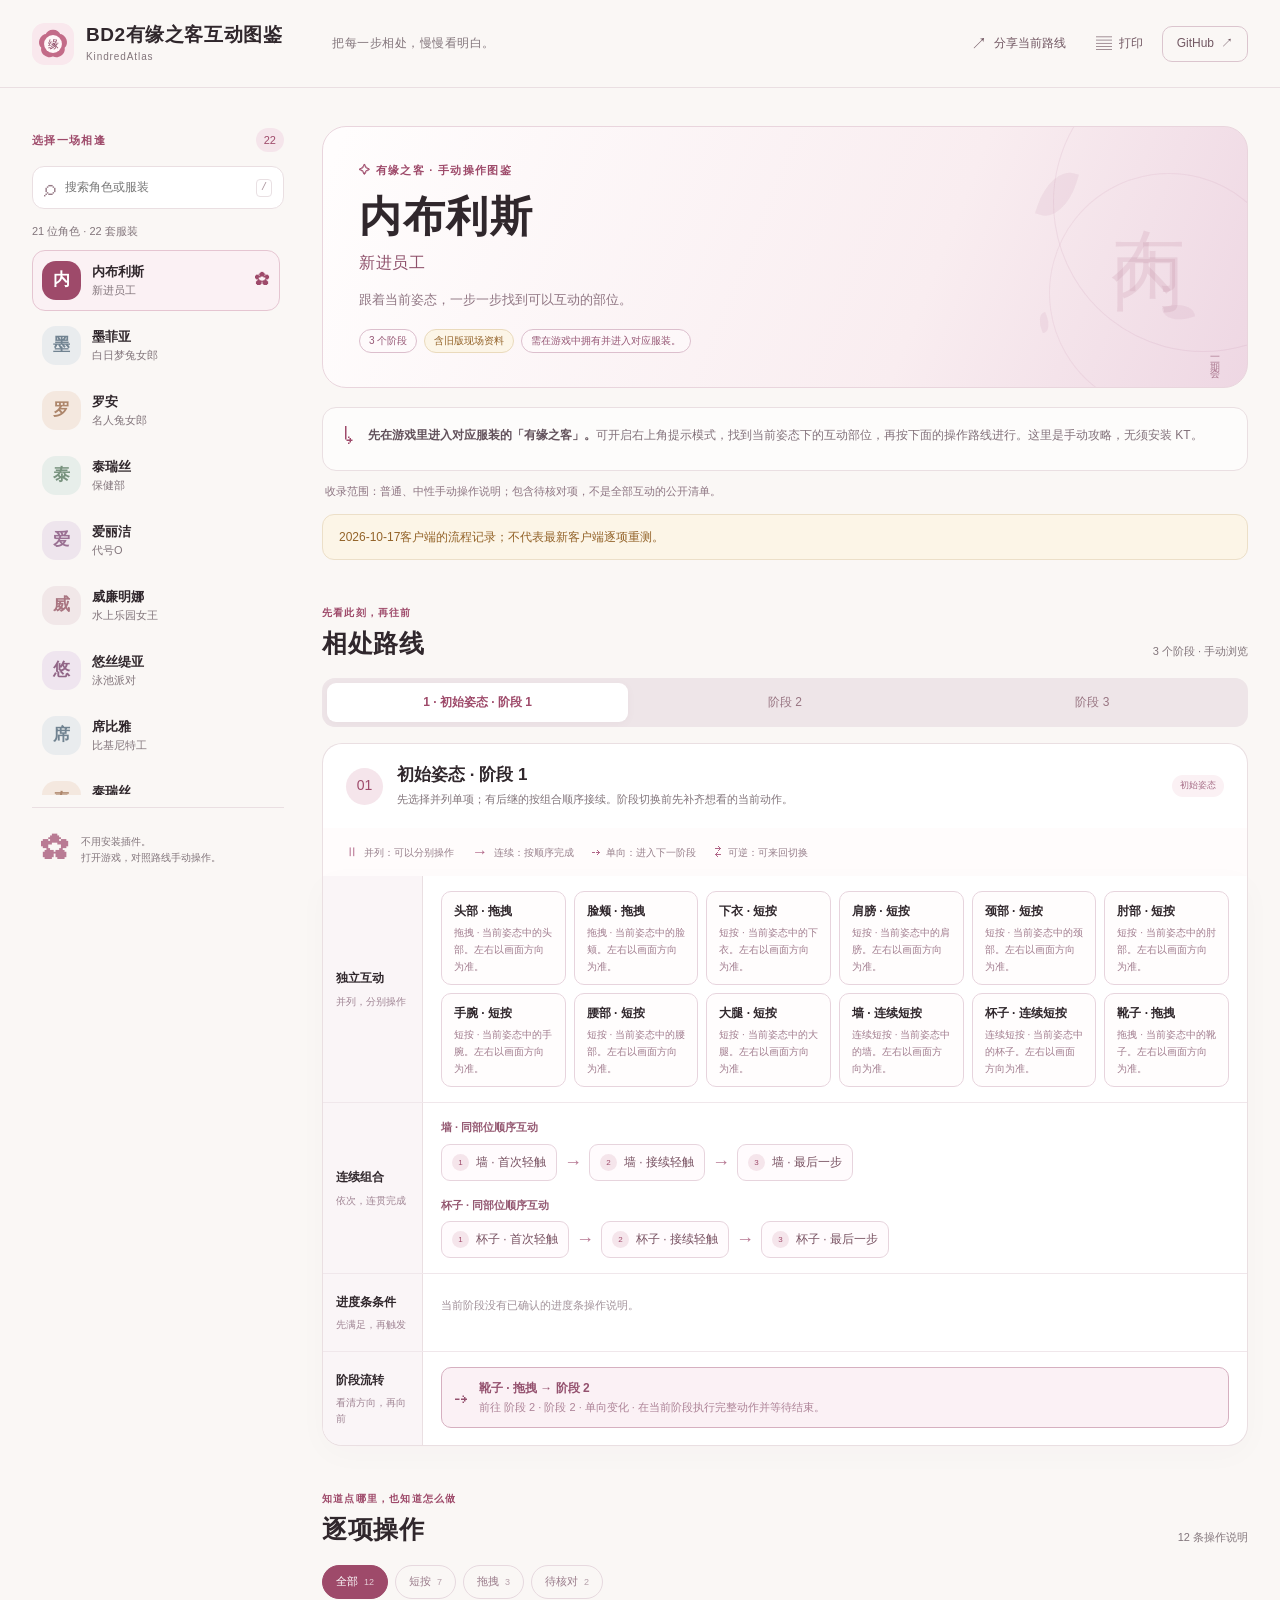
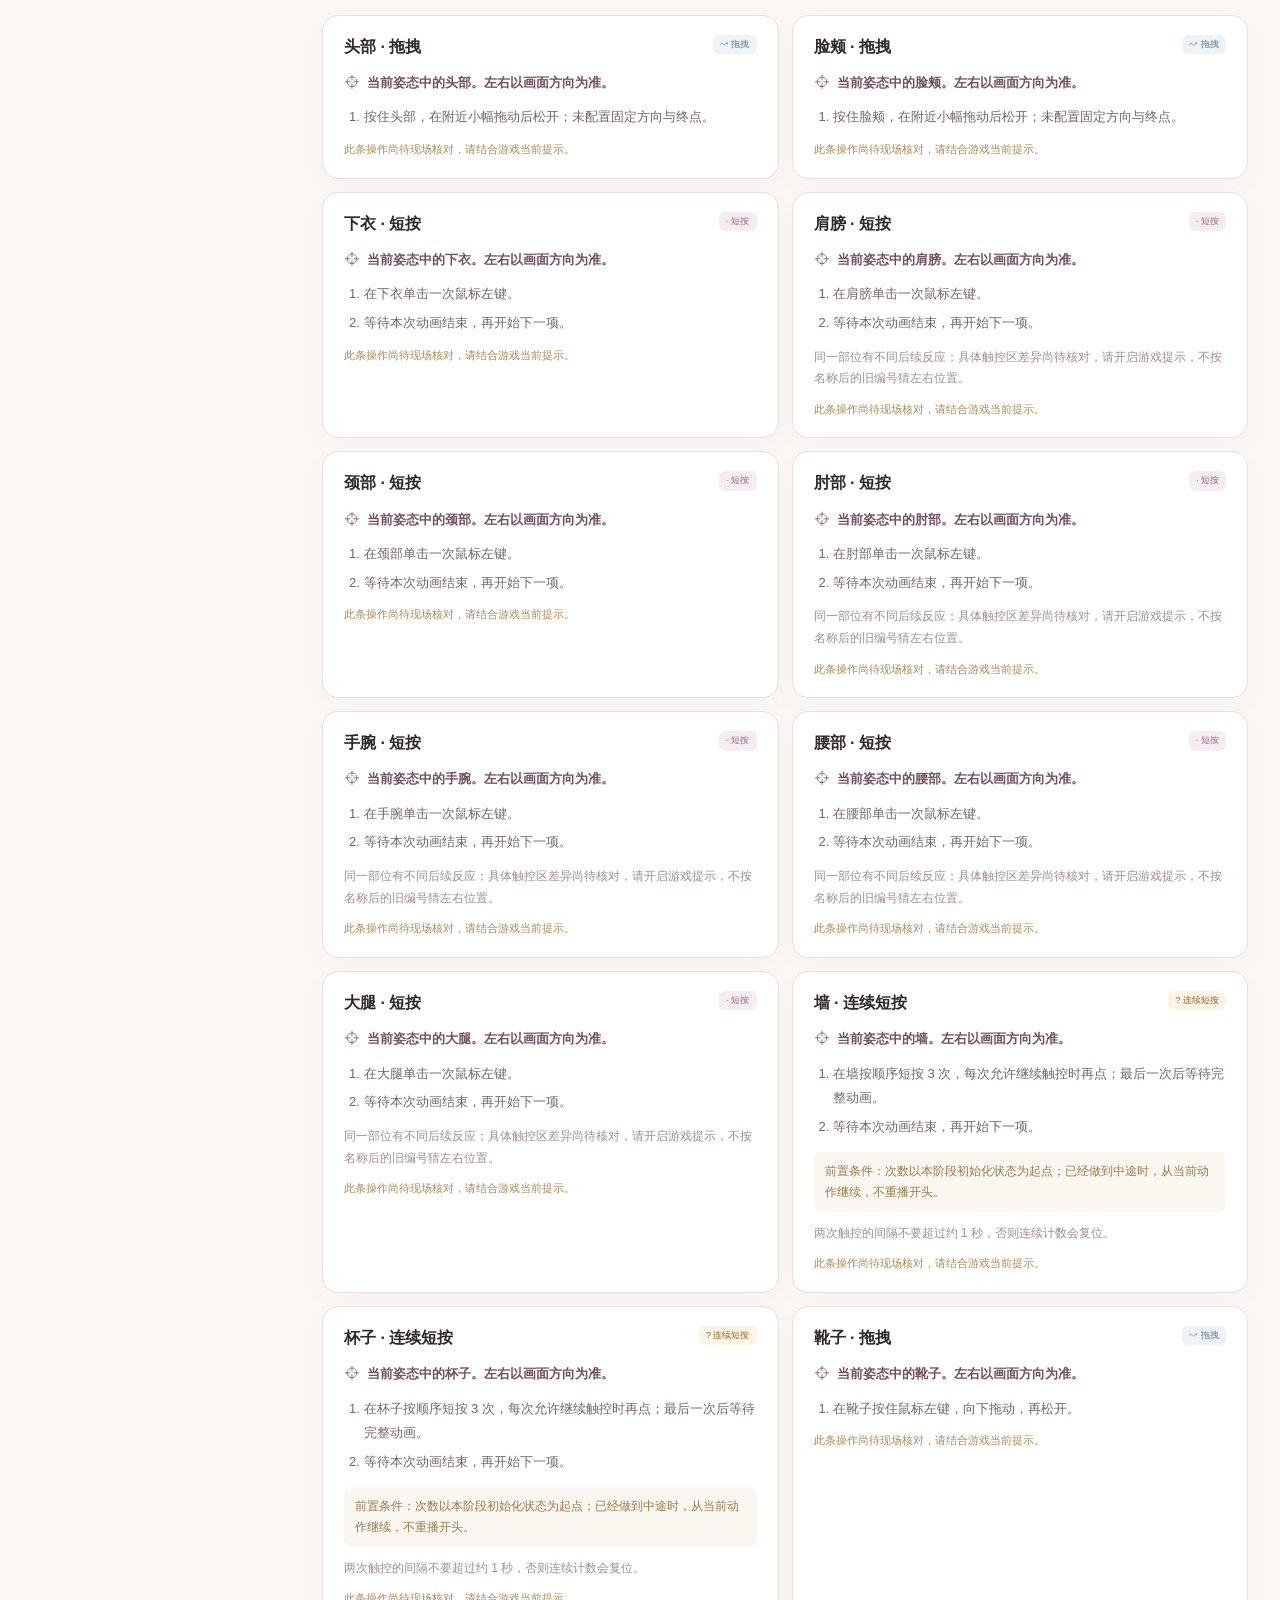
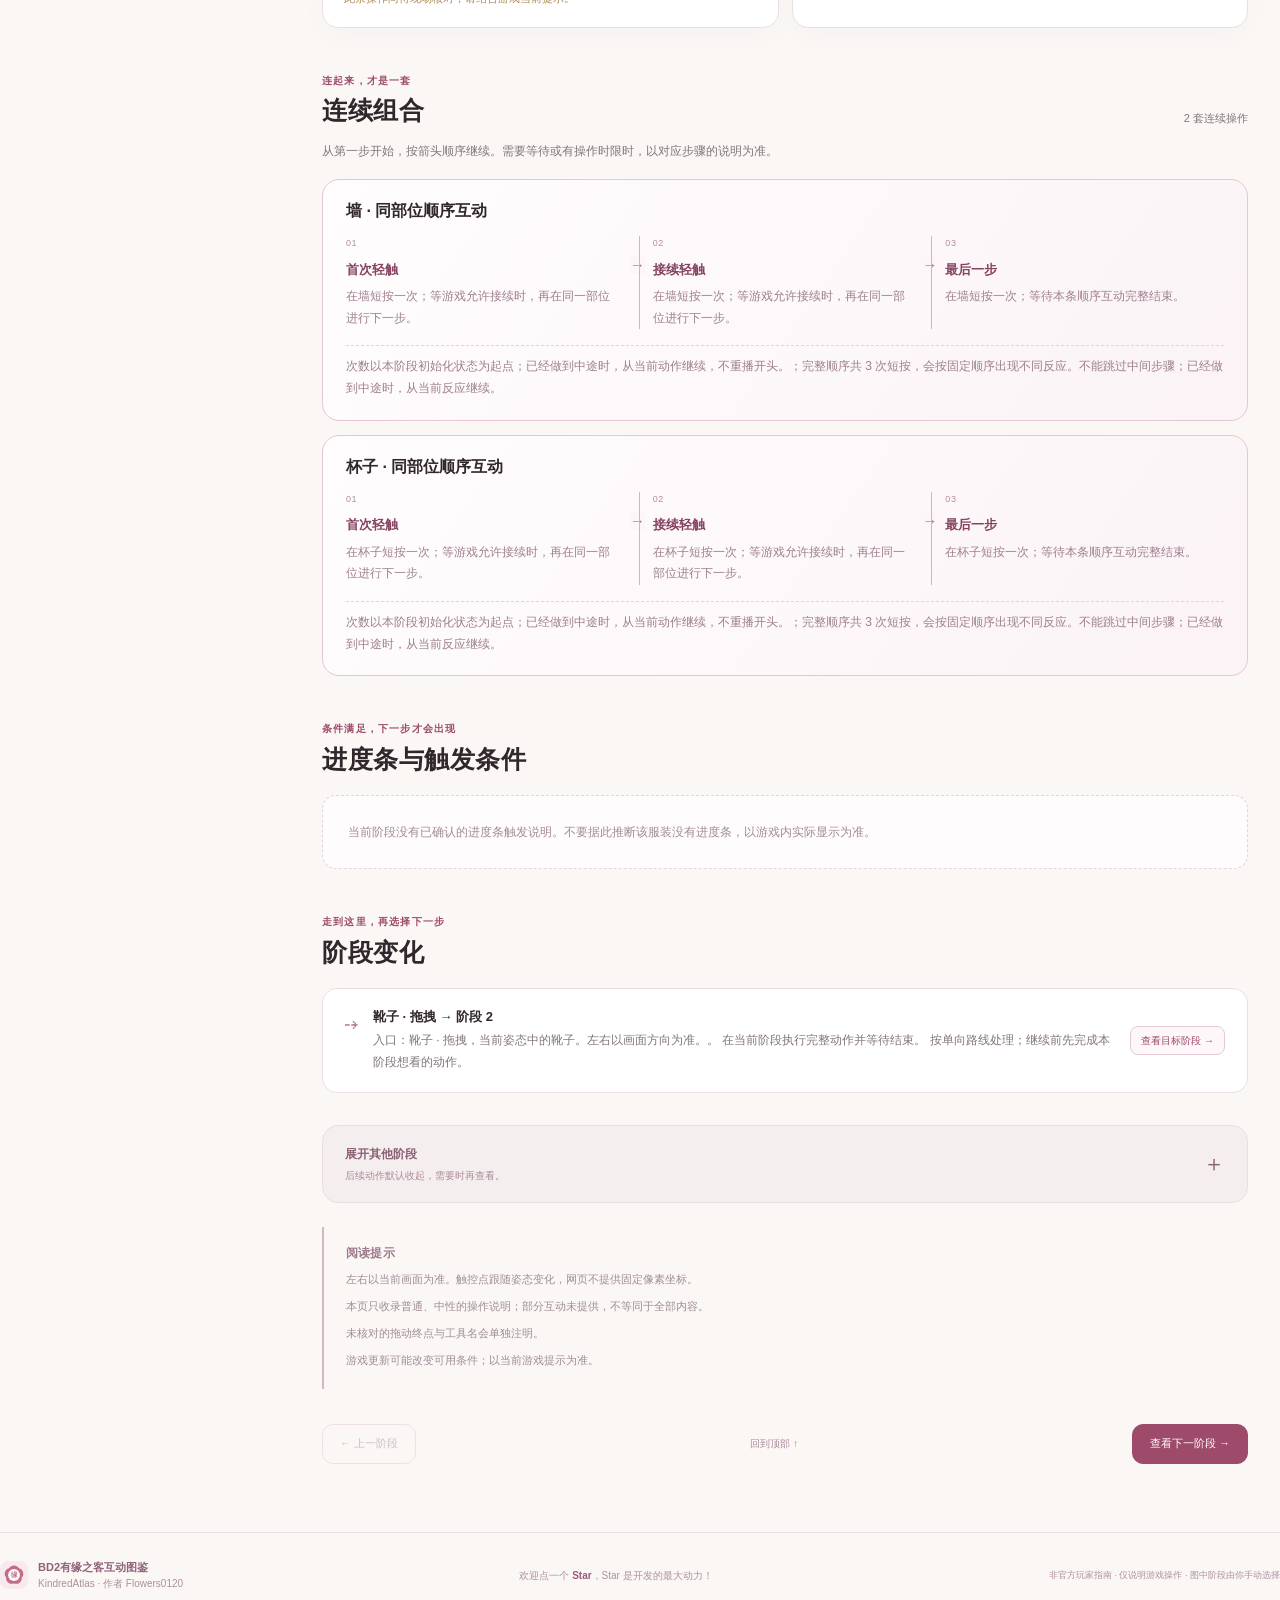
==== commit 3658e3e6: "Rename site to BD2有缘之客互动图鉴" ====
--- a/index.html
+++ b/index.html
@@ -4,9 +4,9 @@
   <meta charset="utf-8">
   <meta name="viewport" content="width=device-width,initial-scale=1">
   <meta name="theme-color" content="#faf7f5">
-  <meta name="description" content="相逢图鉴：棕色尘埃 II 有缘之客的手动操作指南。按角色查看互动部位、点击长按、拖拽、连续组合与阶段路线，无须安装插件。">
+  <meta name="description" content="BD2有缘之客互动图鉴：棕色尘埃 II 有缘之客的手动操作指南。按角色查看互动部位、点击长按、拖拽、连续组合与阶段路线，无须安装插件。">
   <meta http-equiv="Content-Security-Policy" content="default-src 'self';script-src 'self';style-src 'self';img-src 'self' data:;connect-src 'self';base-uri 'none';form-action 'none'">
-  <title>相逢图鉴 · KindredAtlas</title>
+  <title>BD2有缘之客互动图鉴 · KindredAtlas</title>
   <link rel="icon" href="./assets/cherry-mark.svg" type="image/svg+xml">
   <link rel="stylesheet" href="./styles.css">
   <script src="./app.js" defer></script>
@@ -14,9 +14,9 @@
 <body>
   <a class="skip-link" href="#guide">跳到当前攻略</a>
   <header class="site-header">
-    <a class="brand" href="#" aria-label="相逢图鉴首页">
+    <a class="brand" href="#" aria-label="BD2有缘之客互动图鉴首页">
       <img src="./assets/cherry-mark.svg" alt="" width="42" height="42">
-      <span><strong>相逢图鉴</strong><small>KindredAtlas</small></span>
+      <span><strong><span>BD2有缘之客</span><span>互动图鉴</span></strong><small>KindredAtlas</small></span>
     </a>
     <span class="header-note">把每一步相处，慢慢看明白。</span>
     <nav class="header-actions" aria-label="页面操作">
@@ -89,7 +89,7 @@
     </main>
   </div>
 
-  <footer class="site-footer"><div><img src="./assets/cherry-mark.svg" width="28" height="28" alt=""><p><strong>相逢图鉴</strong><span>KindredAtlas · 作者 Flowers0120</span></p></div><p>欢迎点一个 <a href="https://github.com/Flowers0120/KindredAtlas" target="_blank" rel="noopener noreferrer">Star</a>，Star 是开发的最大动力！</p><p class="footer-note">非官方玩家指南 · 仅说明游戏操作 · 图中阶段由你手动选择</p></footer>
+  <footer class="site-footer"><div><img src="./assets/cherry-mark.svg" width="28" height="28" alt=""><p><strong>BD2有缘之客互动图鉴</strong><span>KindredAtlas · 作者 Flowers0120</span></p></div><p>欢迎点一个 <a href="https://github.com/Flowers0120/KindredAtlas" target="_blank" rel="noopener noreferrer">Star</a>，Star 是开发的最大动力！</p><p class="footer-note">非官方玩家指南 · 仅说明游戏操作 · 图中阶段由你手动选择</p></footer>
   <div id="toast" class="toast" role="status" aria-live="polite" hidden></div>
   <dialog id="share-dialog"><h2>分享这条路线</h2><p>复制下面的网址，就能直接打开当前角色与阶段。</p><label for="share-url">当前路线网址</label><input id="share-url" type="url" readonly><button id="close-share-dialog" class="primary-button" type="button">完成</button></dialog>
   <noscript><p class="noscript-note">此图鉴需要启用 JavaScript 来切换角色和查看路线。网站不收集账号或浏览记录。</p></noscript>
--- a/styles.css
+++ b/styles.css
@@ -24,3 +24,7 @@
 .combo-list,.combo-card{min-width:0}.combo-steps{flex-wrap:wrap;row-gap:20px}.combo-step{flex:1 1 155px;overflow-wrap:anywhere}.combo-card-heading{min-width:0}.combo-card-heading h3{min-width:0;overflow-wrap:anywhere}.combo-note{overflow-wrap:anywhere}
 
 .flow-combination+.flow-combination{margin-top:15px}.flow-combination-name{font-size:11px;font-weight:650;color:#945871;margin-bottom:7px}.flow-combination{min-width:0}
+
+/* Keep the descriptive product name readable beside the mobile controls. */
+.brand{flex:0 1 auto;min-width:0}.brand>span{min-width:0}.brand strong{letter-spacing:.03em;overflow-wrap:anywhere}.brand strong>span{display:inline-block;white-space:nowrap}.header-actions{flex-shrink:0}
+@media(max-width:800px){.brand{flex:1}.brand strong{line-height:1.3}}
